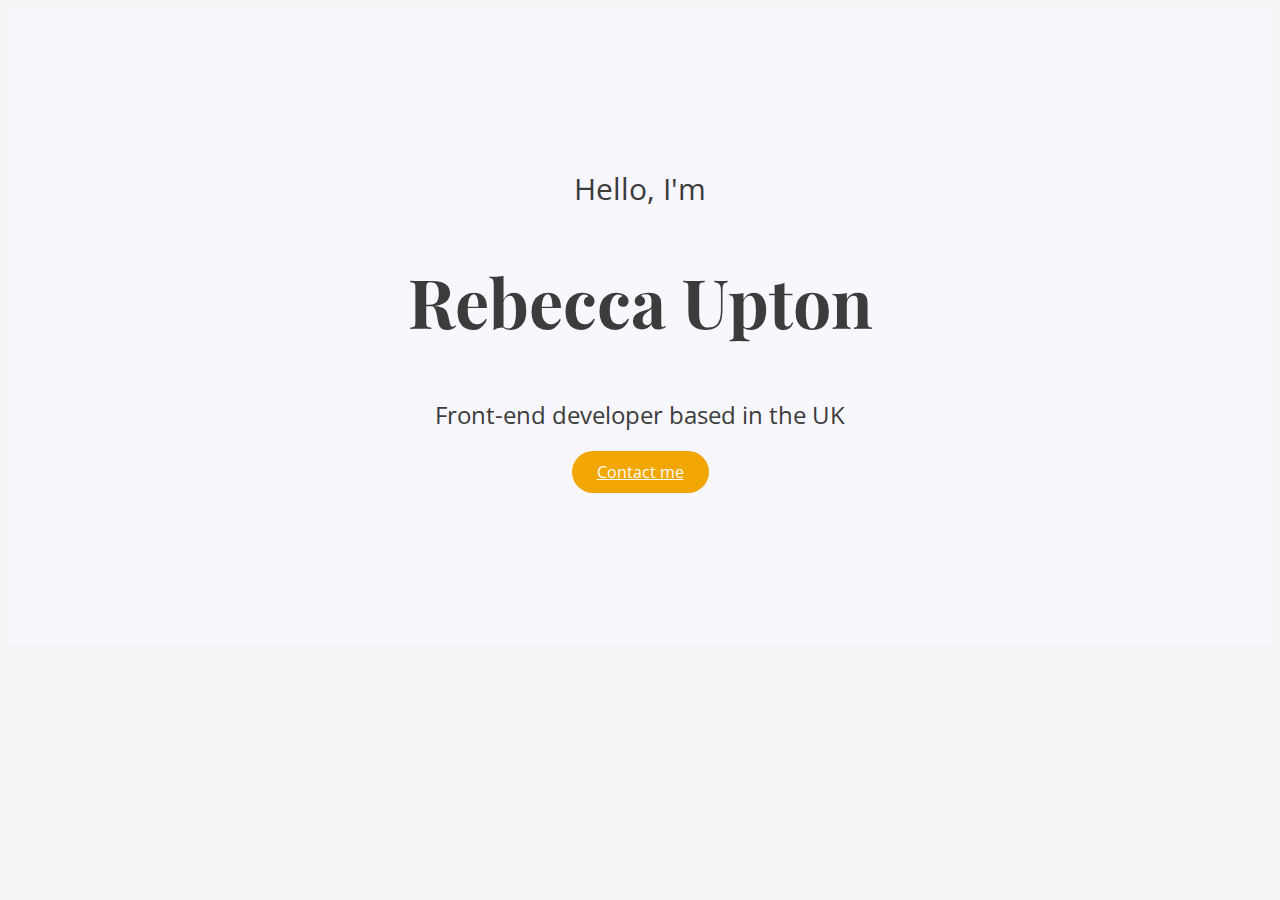
==== index.html @ 0556c981 "hero added plus css" ====
<!DOCTYPE html>
<html lang="en">
  <head>
    <meta charset="UTF-8" />
    <meta http-equiv="X-UA-Compatible" content="IE=edge" />
    <meta name="viewport" content="width=device-width, initial-scale=1.0" />
    <meta
      name="description"
      content="Rebecca Upton is a front-end developer based in the UK, check out her projects and contact her for inquiries"
    />
    <title>Front-end developer - Rebecca Upton</title>
    <link
      href="https://cdn.jsdelivr.net/npm/bootstrap@5.3.2/dist/css/bootstrap.min.css"
      rel="stylesheet"
      integrity="sha384-T3c6CoIi6uLrA9TneNEoa7RxnatzjcDSCmG1MXxSR1GAsXEV/Dwwykc2MPK8M2HN"
      crossorigin="anonymous"
    />
    <script
      src="https://cdn.jsdelivr.net/npm/bootstrap@5.3.2/dist/js/bootstrap.bundle.min.js"
      integrity="sha384-C6RzsynM9kWDrMNeT87bh95OGNyZPhcTNXj1NW7RuBCsyN/o0jlpcV8Qyq46cDfL"
      crossorigin="anonymous"
    ></script>
    <link rel="preconnect" href="https://fonts.googleapis.com" />
    <link rel="preconnect" href="https://fonts.gstatic.com" crossorigin />
    <link
      href="https://fonts.googleapis.com/css2?family=Open+Sans:wght@300..800&family=Playfair+Display:wght@500&display=swap"
      rel="stylesheet"
    />
    <link rel="stylesheet" href="src/style.css" />
  </head>
  <body>
    <div class="hero">
      <p>Hello, I'm</p>
      <h1>Rebecca Upton</h1>
      <h2 class="mb-5">Front-end developer based in the UK</h2>
      <div>
        <a href="#" class="btn btn-branding">Contact me</a>
      </div>
    </div>
  </body>
</html>
---- src/style.css ----
:root {
  --branding-color: #f2a602;
  --secondary-color: #f9f7fe;
  --heading-font-family: "Playfair Display", serif;
  --default-font-family: "Open Sans", sans-serif;
}

body {
  font-family: var(--default-font-family);
  background-color: #f5f5f5;
}

h1,
h2,
h3,
h4,
h5,
h6 {
  color: #3c3c3c;
  font-family: var(--heading-font-family);
}

h1 {
  font-size: 68px;
}

p {
  font-weight: normal;
}

.hero {
  background: var(--secondary-color);
  text-align: center;
  padding: 160px 20px;
}

.hero p {
  font-size: 30px;
  margin: 0;
  color: #3c3c3c;
}

.hero h2 {
  font-family: var(--default-font-family);
  font-weight: normal;
  line-height: 2;
  font-size: 24px;
}

.btn-branding {
  background: var(--branding-color);
  border-radius: 30px;
  color: white;
  font-size: 16px;
  line-height: 27px;
  padding: 10px 25px;
}

.btn-branding:hover {
  background: #f5f4f2;
  border: 1px solid var(--branding-color);
}
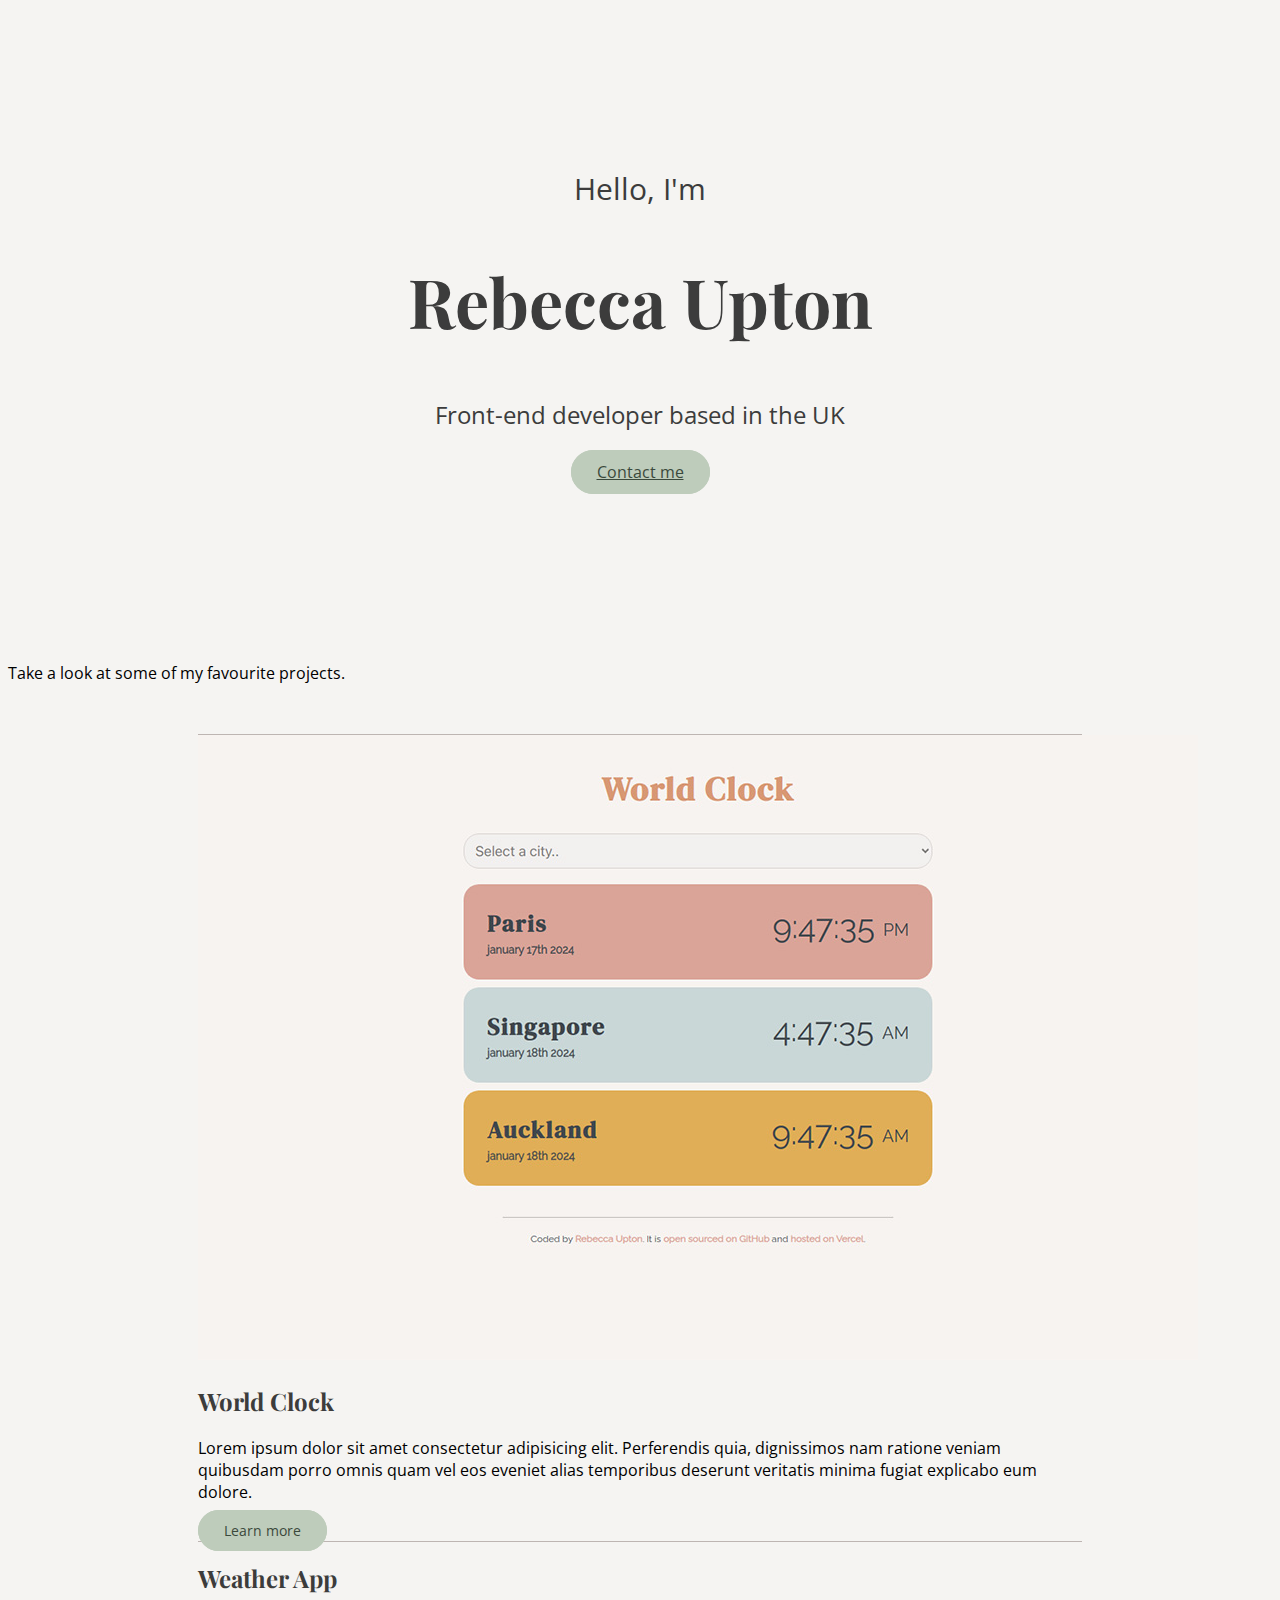
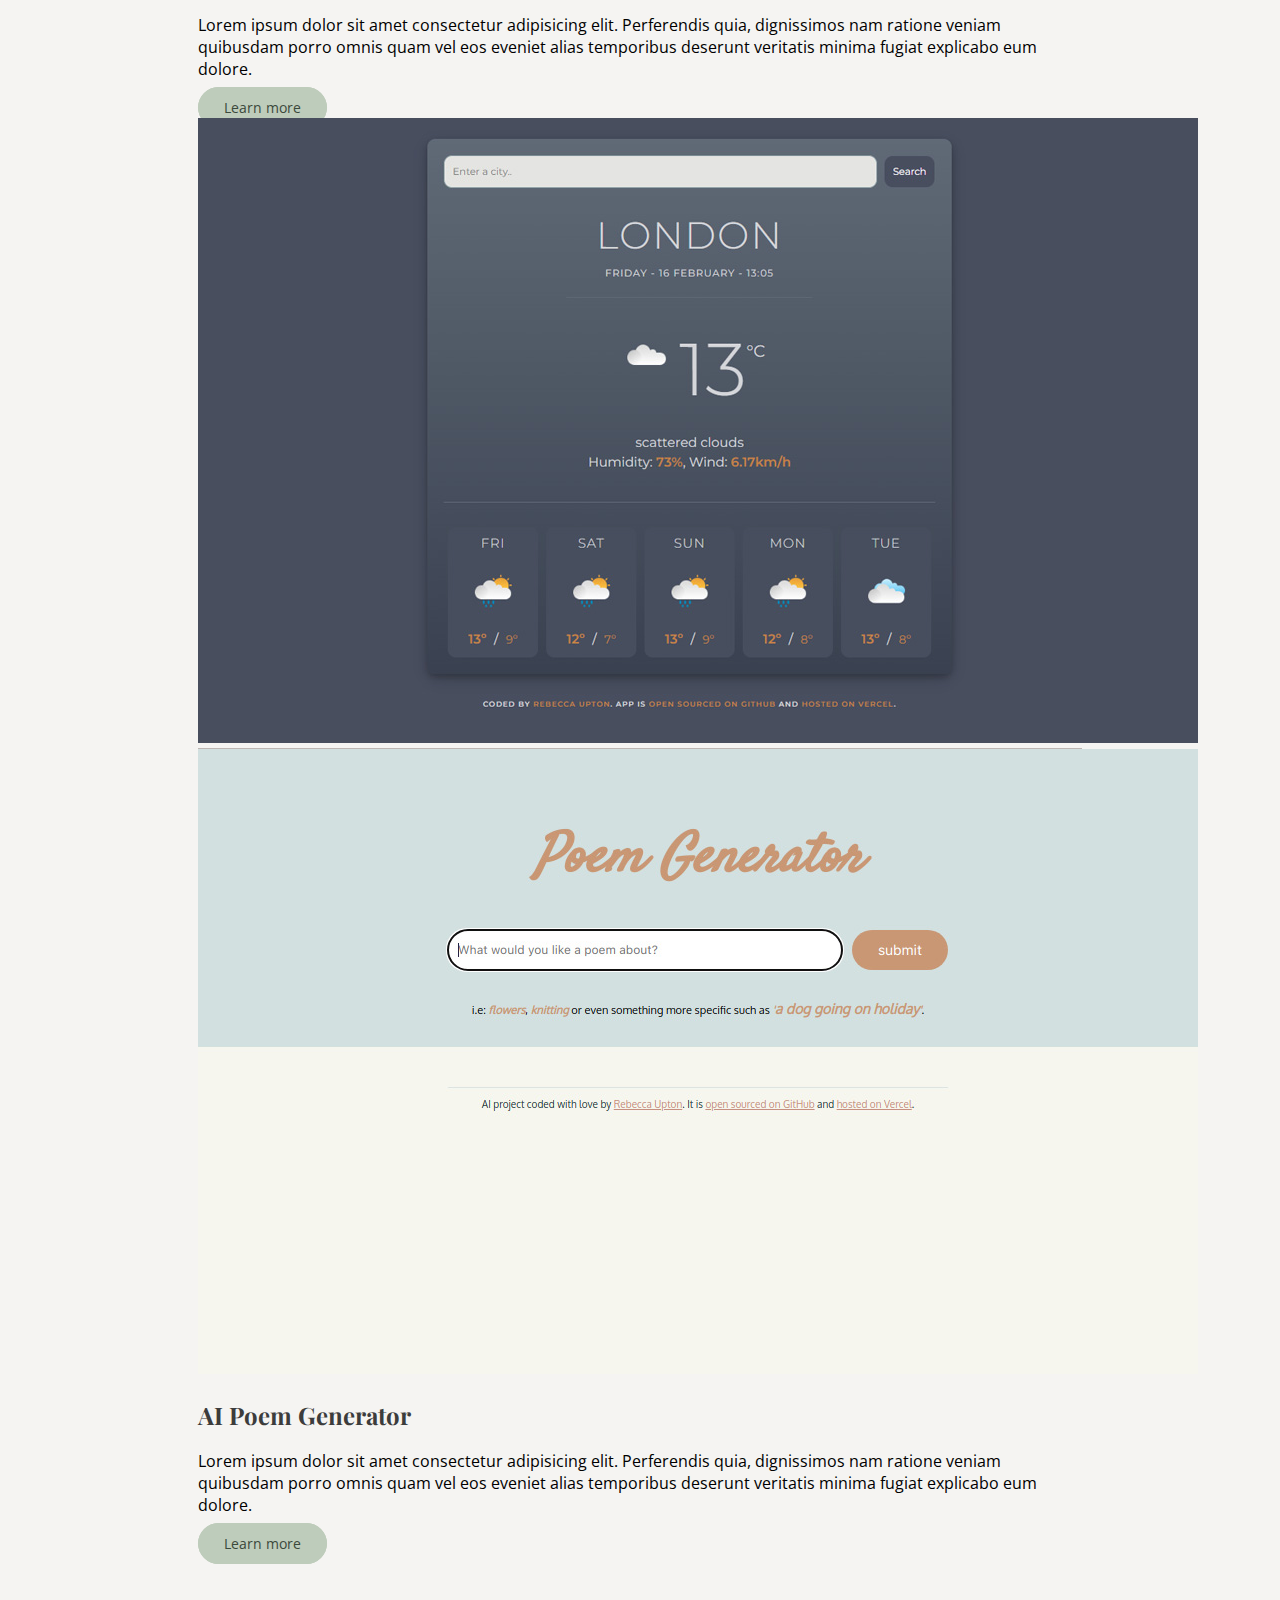
==== commit a02b0d27: "added image grid and responsive css" ====
--- a/index.html
+++ b/index.html
@@ -37,5 +37,83 @@
         <a href="#" class="btn btn-branding">Contact me</a>
       </div>
     </div>
+    <p class="text-center m-2">Take a look at some of my favourite projects.</p>
+    <div class="container">
+      <div class="row pt-5 divider">
+        <div class="col-5 p-3">
+          <img
+            src="imgs/wclock.png"
+            alt="World Clock"
+            class="shadow img-fluid rounded d-none d-sm-block"
+          />
+        </div>
+        <div class="col-sm-7 p-3">
+          <h2 class="mb-3">World Clock</h2>
+          <p>
+            Lorem ipsum dolor sit amet consectetur adipisicing elit. Perferendis quia, dignissimos
+            nam ratione veniam quibusdam porro omnis quam vel eos eveniet alias temporibus deserunt
+            veritatis minima fugiat explicabo eum dolore.
+          </p>
+          <div class="mt-5">
+            <a
+              href="https://world-clock-xi.vercel.app/"
+              class="btn-branding-prev mobile-link"
+              title="Check out my World Clock app"
+              >Learn more</a
+            >
+          </div>
+        </div>
+      </div>
+      <div class="row mt-5 pt-5 divider">
+        <div class="col-sm-7 p-3">
+          <h2 class="mb-3">Weather App</h2>
+          <p>
+            Lorem ipsum dolor sit amet consectetur adipisicing elit. Perferendis quia, dignissimos
+            nam ratione veniam quibusdam porro omnis quam vel eos eveniet alias temporibus deserunt
+            veritatis minima fugiat explicabo eum dolore.
+          </p>
+          <div class="mt-5">
+            <a
+              href="https://shecodesplus-final-weather-app.vercel.app/"
+              class="btn-branding-prev mobile-link"
+              title="Check the weather in your area"
+              >Learn more</a
+            >
+          </div>
+        </div>
+        <div class="col-5 p-3">
+          <img
+            src="imgs/weather.png"
+            alt="Weather App"
+            class="shadow img-fluid rounded d-none d-sm-block"
+          />
+        </div>
+      </div>
+      <div class="row pt-5 divider">
+        <div class="col-5 p-3">
+          <img
+            src="imgs/poemgen.png"
+            alt="Poem Generator"
+            class="shadow img-fluid rounded d-none d-sm-block"
+          />
+        </div>
+        <div class="col-sm-7 p-3">
+          <h2 class="mb-3">AI Poem Generator</h2>
+          <p>
+            Lorem ipsum dolor sit amet consectetur adipisicing elit. Perferendis quia, dignissimos
+            nam ratione veniam quibusdam porro omnis quam vel eos eveniet alias temporibus deserunt
+            veritatis minima fugiat explicabo eum dolore.
+          </p>
+          <div class="mt-5">
+            <a
+              href="https://poem-generator-ten.vercel.app/"
+              class="btn-branding-prev mobile-link"
+              title="Check out my AI Poem Generator"
+              >Learn more</a
+            >
+          </div>
+        </div>
+      </div>
+    </div>
   </body>
 </html>
--- a/src/style.css
+++ b/src/style.css
@@ -1,13 +1,15 @@
 :root {
-  --branding-color: #f2a602;
-  --secondary-color: #f9f7fe;
+  --branding-color: #beccbb;
+  --secondary-color: #f5f4f2;
+  --text-color: #3c3c3c;
+  --line-color: #bdb5b2;
   --heading-font-family: "Playfair Display", serif;
   --default-font-family: "Open Sans", sans-serif;
 }
 
 body {
   font-family: var(--default-font-family);
-  background-color: #f5f5f5;
+  background-color: var(--secondary-color);
 }
 
 h1,
@@ -16,12 +18,16 @@
 h4,
 h5,
 h6 {
-  color: #3c3c3c;
+  color: var(--text-color);
   font-family: var(--heading-font-family);
 }
 
 h1 {
   font-size: 68px;
+}
+
+a {
+  color: #627e60;
 }
 
 p {
@@ -50,13 +56,64 @@
 .btn-branding {
   background: var(--branding-color);
   border-radius: 30px;
-  color: white;
+  color: #3b493c;
   font-size: 16px;
   line-height: 27px;
   padding: 10px 25px;
+  border: 1px solid var(--branding-color);
+}
+.btn-branding-prev {
+  background: var(--branding-color);
+  border-radius: 30px;
+  color: #3b493c;
+  font-size: 14px;
+  line-height: 18px;
+  padding: 10px 25px;
+  text-decoration: none;
+  border: 1px solid var(--branding-color);
 }
 
-.btn-branding:hover {
+.btn-branding:hover,
+.btn-branding-prev:hover {
   background: #f5f4f2;
+  color: var(--text-color);
+  text-decoration: none;
   border: 1px solid var(--branding-color);
 }
+
+.container {
+  margin: 50px auto;
+  width: 70%;
+}
+
+.divider {
+  border-top: 1px solid var(--line-color);
+}
+
+@media (max-width: 576px) {
+  h1 {
+    font-size: 36px;
+    line-height: 1.5;
+  }
+
+  h2 {
+    font-size: 26px;
+    text-align: center;
+  }
+  h3 {
+    font-size: 18px;
+    text-align: center;
+  }
+
+  p {
+    text-align: center;
+    font-size: 16px;
+    margin: 0 30px;
+  }
+
+  .mobile-link {
+    display: block;
+    text-align: center;
+    margin: 0 30px;
+  }
+}
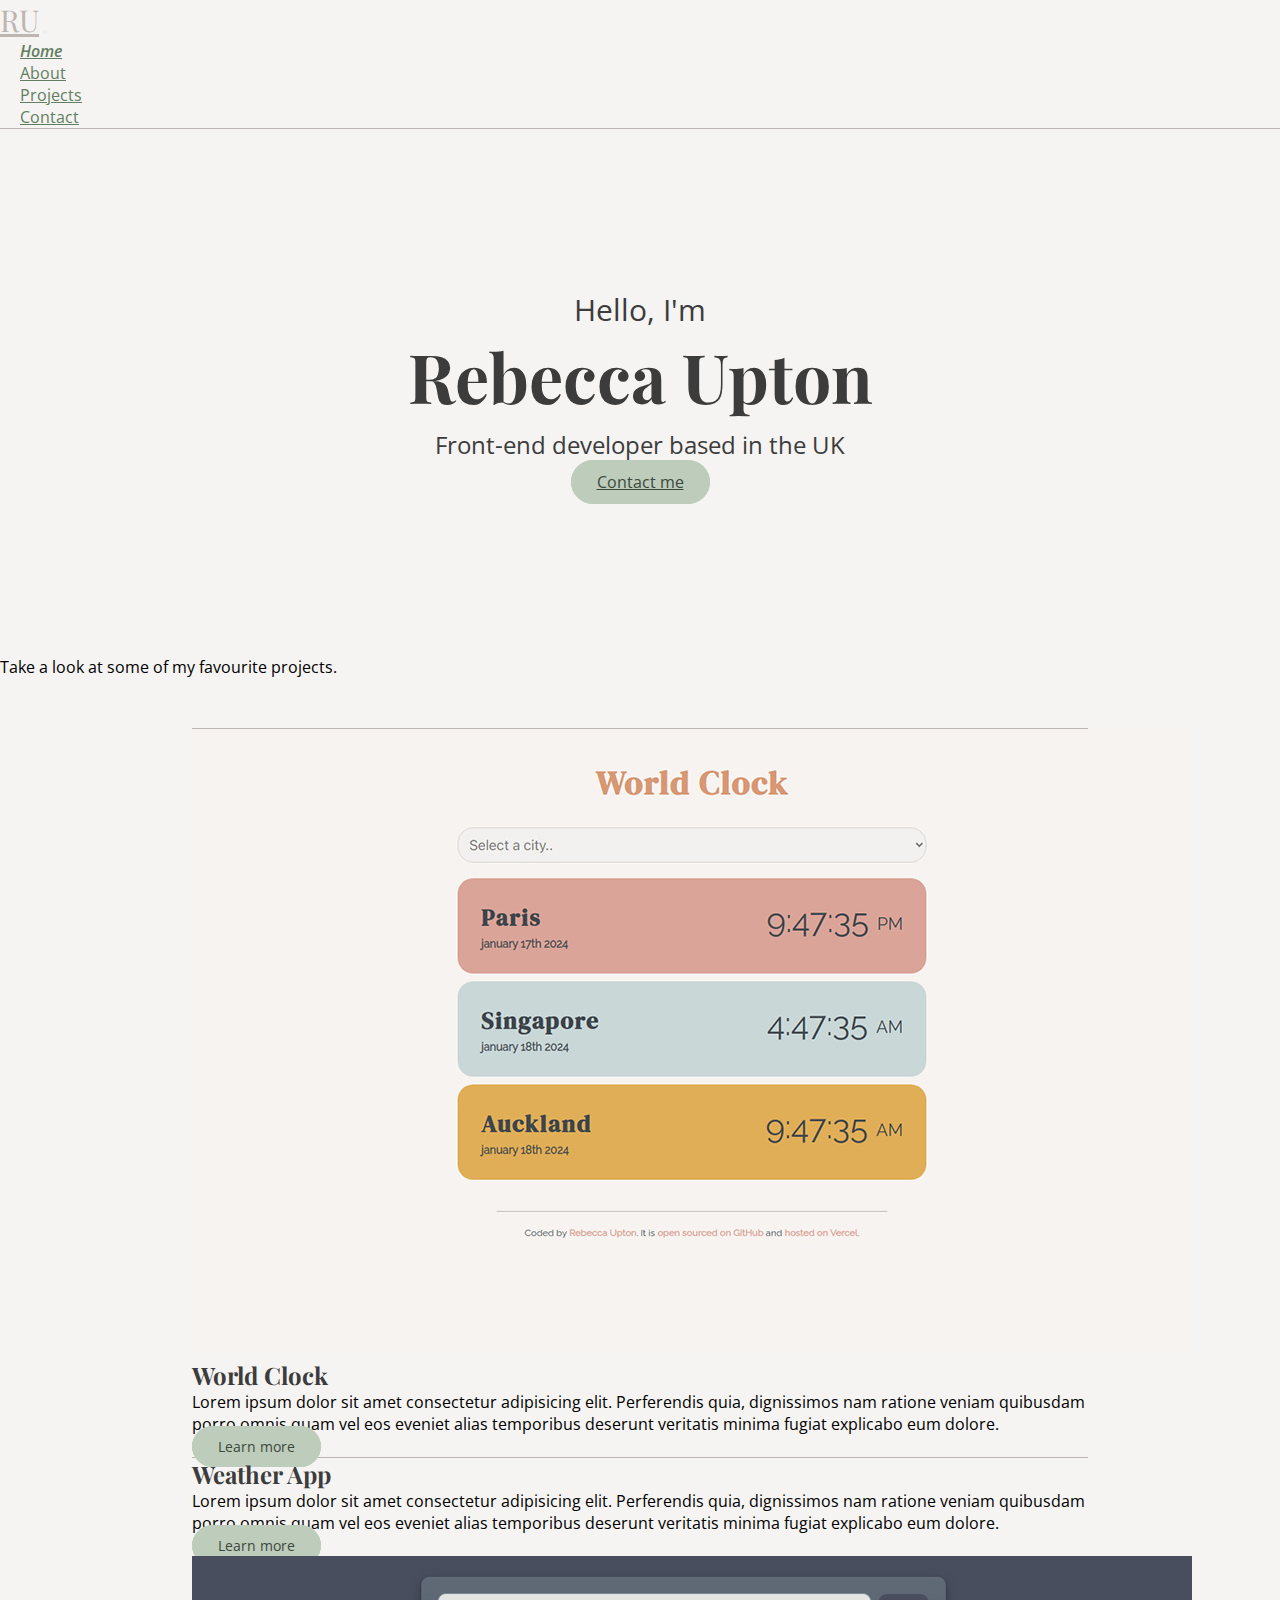
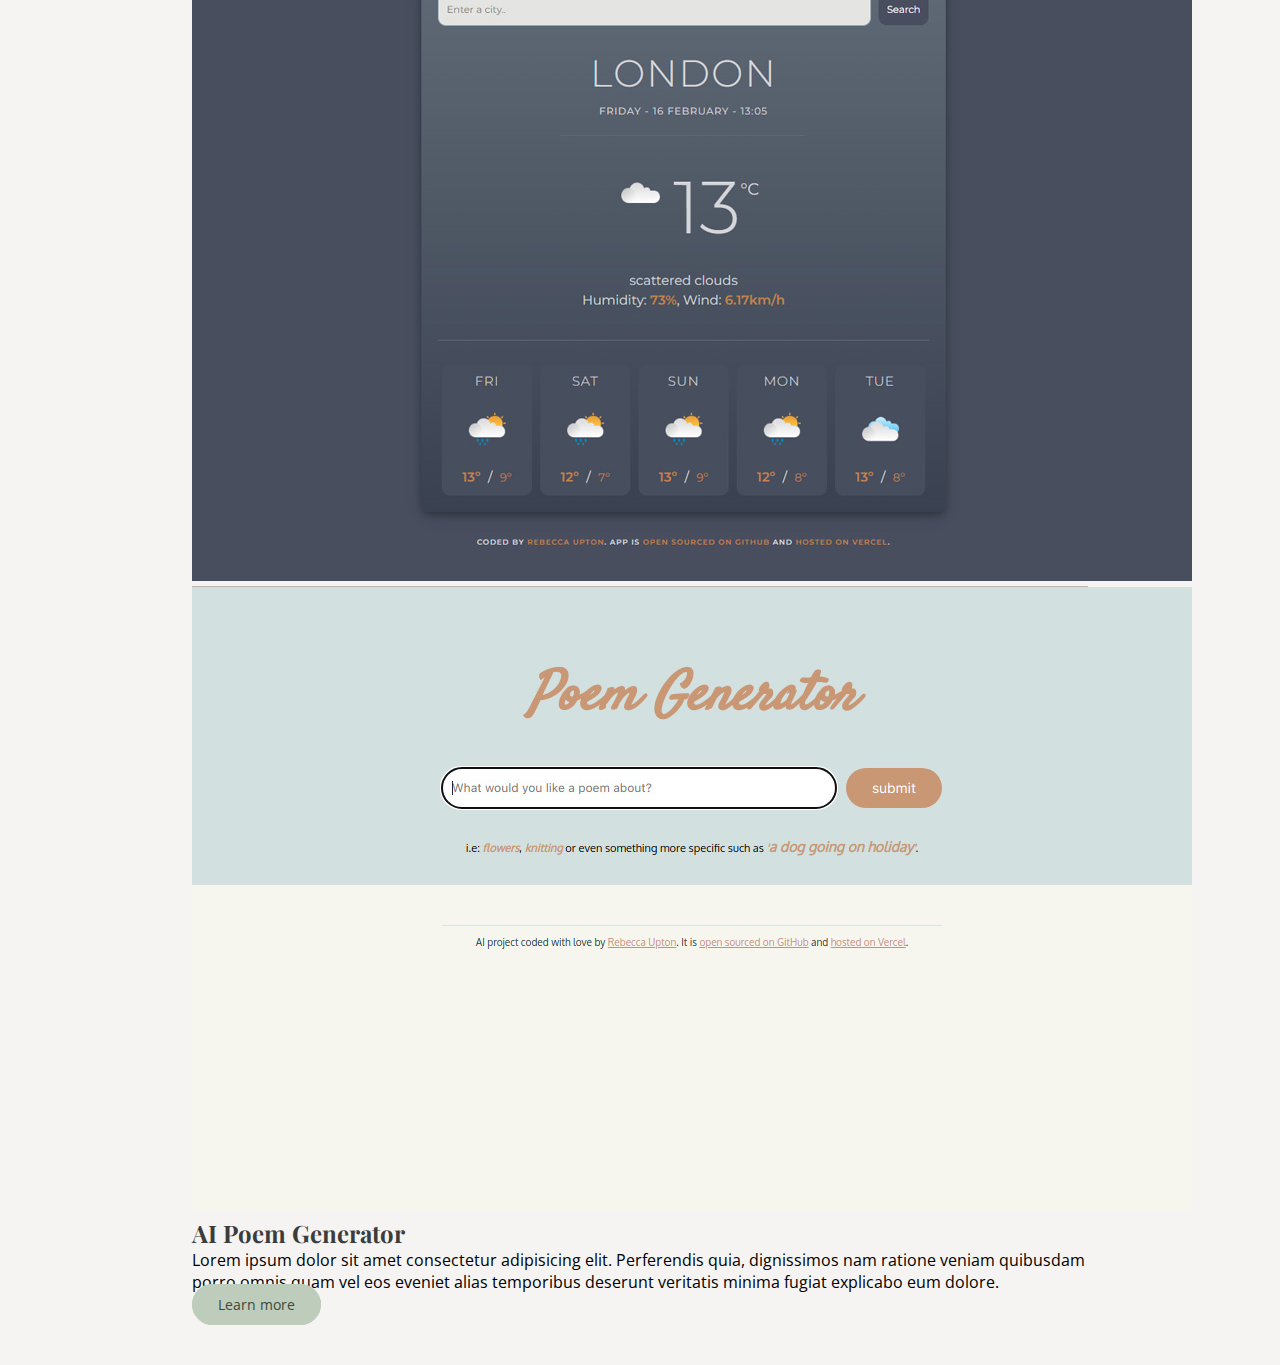
==== commit ceab9634: "added nav bar" ====
--- a/index.html
+++ b/index.html
@@ -29,6 +29,38 @@
     <link rel="stylesheet" href="src/style.css" />
   </head>
   <body>
+    <nav class="navbar navbar-expand-lg navbar-light bg-light">
+      <div class="container-fluid">
+        <a class="navbar-brand" href="#">RU</a>
+        <button
+          class="navbar-toggler"
+          type="button"
+          data-bs-toggle="collapse"
+          data-bs-target="#navbarNav"
+          aria-controls="navbarNav"
+          aria-expanded="false"
+          aria-label="Toggle navigation"
+        >
+          <span class="navbar-toggler-icon"></span>
+        </button>
+        <div class="collapse navbar-collapse" id="navbarNav">
+          <ul class="navbar-nav">
+            <li class="nav-item">
+              <a class="nav-link active" aria-current="page" href="/">Home</a>
+            </li>
+            <li class="nav-item">
+              <a class="nav-link" href="/about.html">About</a>
+            </li>
+            <li class="nav-item">
+              <a class="nav-link" href="/projects.html">Projects</a>
+            </li>
+            <li class="nav-item">
+              <a class="nav-link" href="/contact.html">Contact</a>
+            </li>
+          </ul>
+        </div>
+      </div>
+    </nav>
     <div class="hero">
       <p>Hello, I'm</p>
       <h1>Rebecca Upton</h1>
--- a/src/style.css
+++ b/src/style.css
@@ -1,3 +1,8 @@
+* {
+  padding: 0;
+  margin: 0;
+}
+
 :root {
   --branding-color: #beccbb;
   --secondary-color: #f5f4f2;
@@ -90,6 +95,26 @@
   border-top: 1px solid var(--line-color);
 }
 
+.navbar {
+  border-bottom: 1px solid var(--line-color);
+  padding: 0px;
+}
+
+.navbar-brand {
+  font-family: var(--heading-font-family);
+  font-size: 30px;
+  color: var(--line-color);
+  padding: 0px;
+}
+
+.nav-item {
+  padding: 0 20px;
+}
+.active {
+  font-style: italic;
+  font-weight: 600;
+}
+
 @media (max-width: 576px) {
   h1 {
     font-size: 36px;
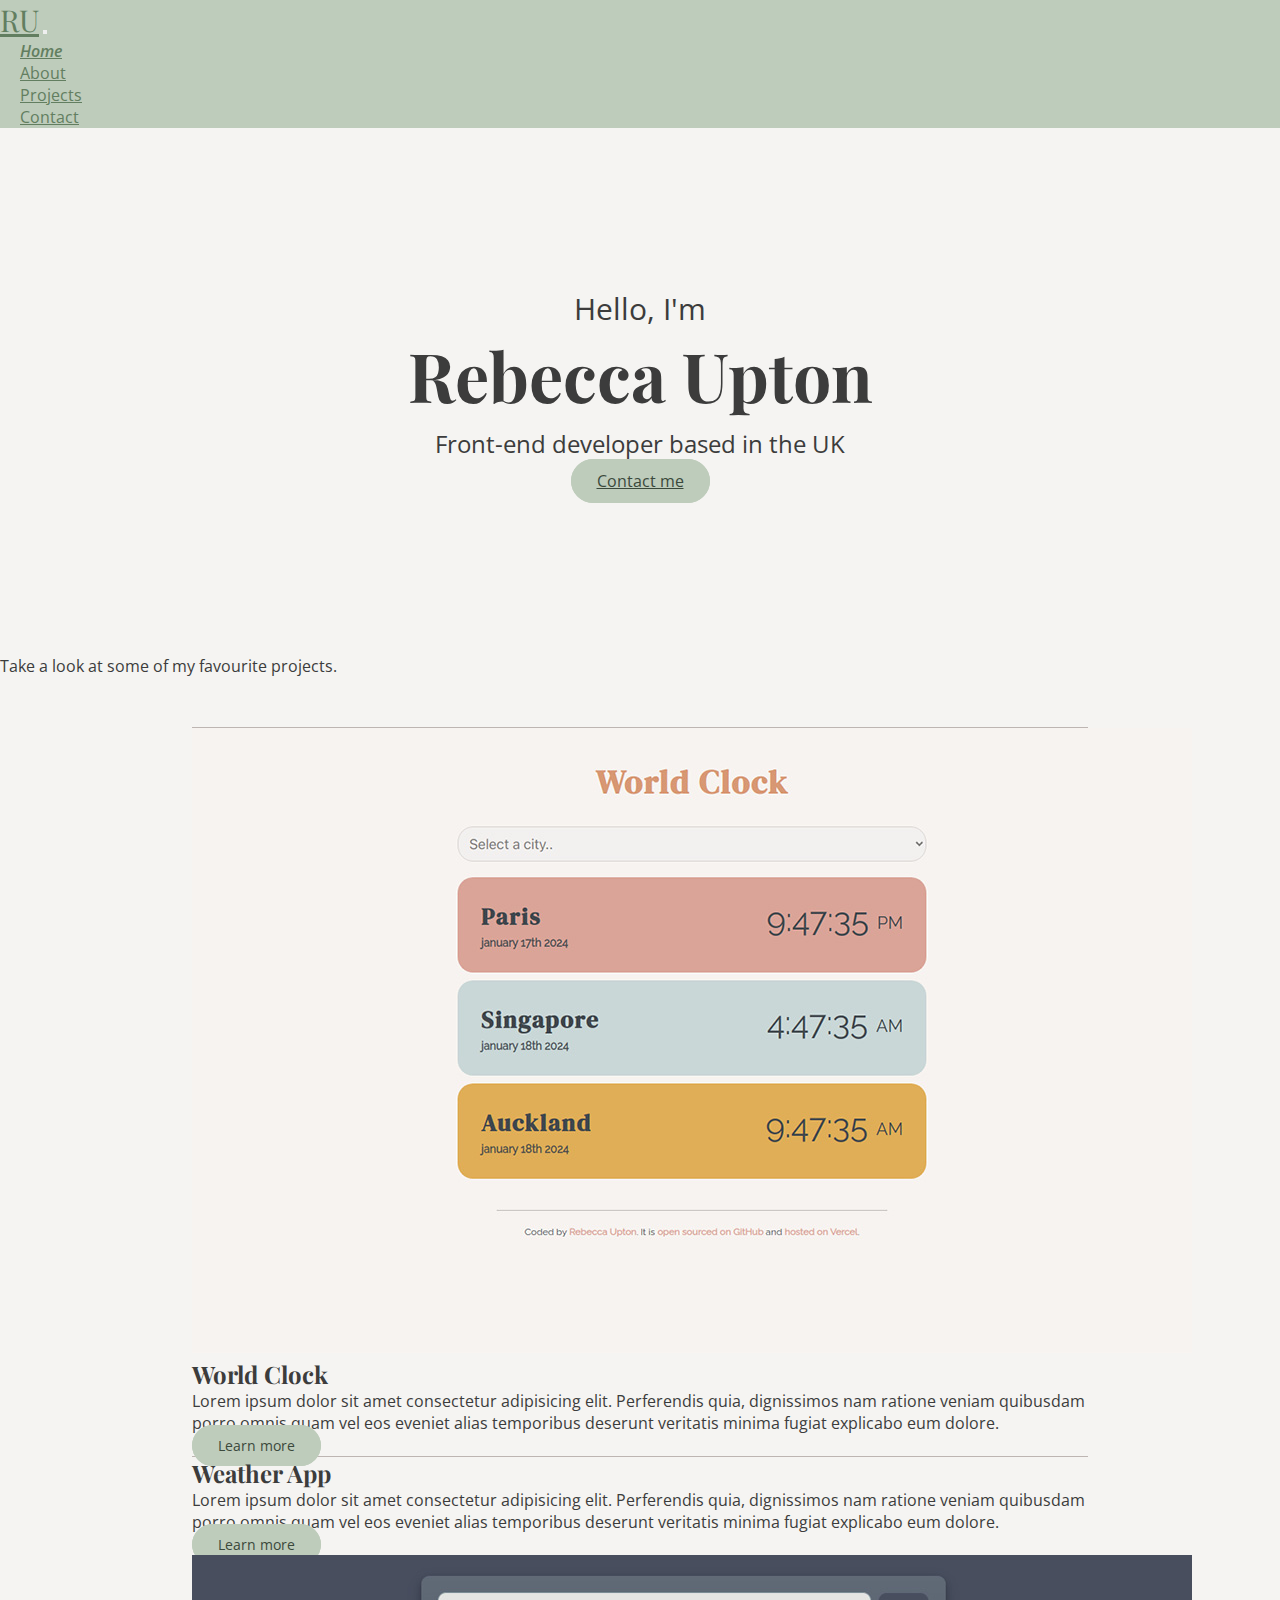
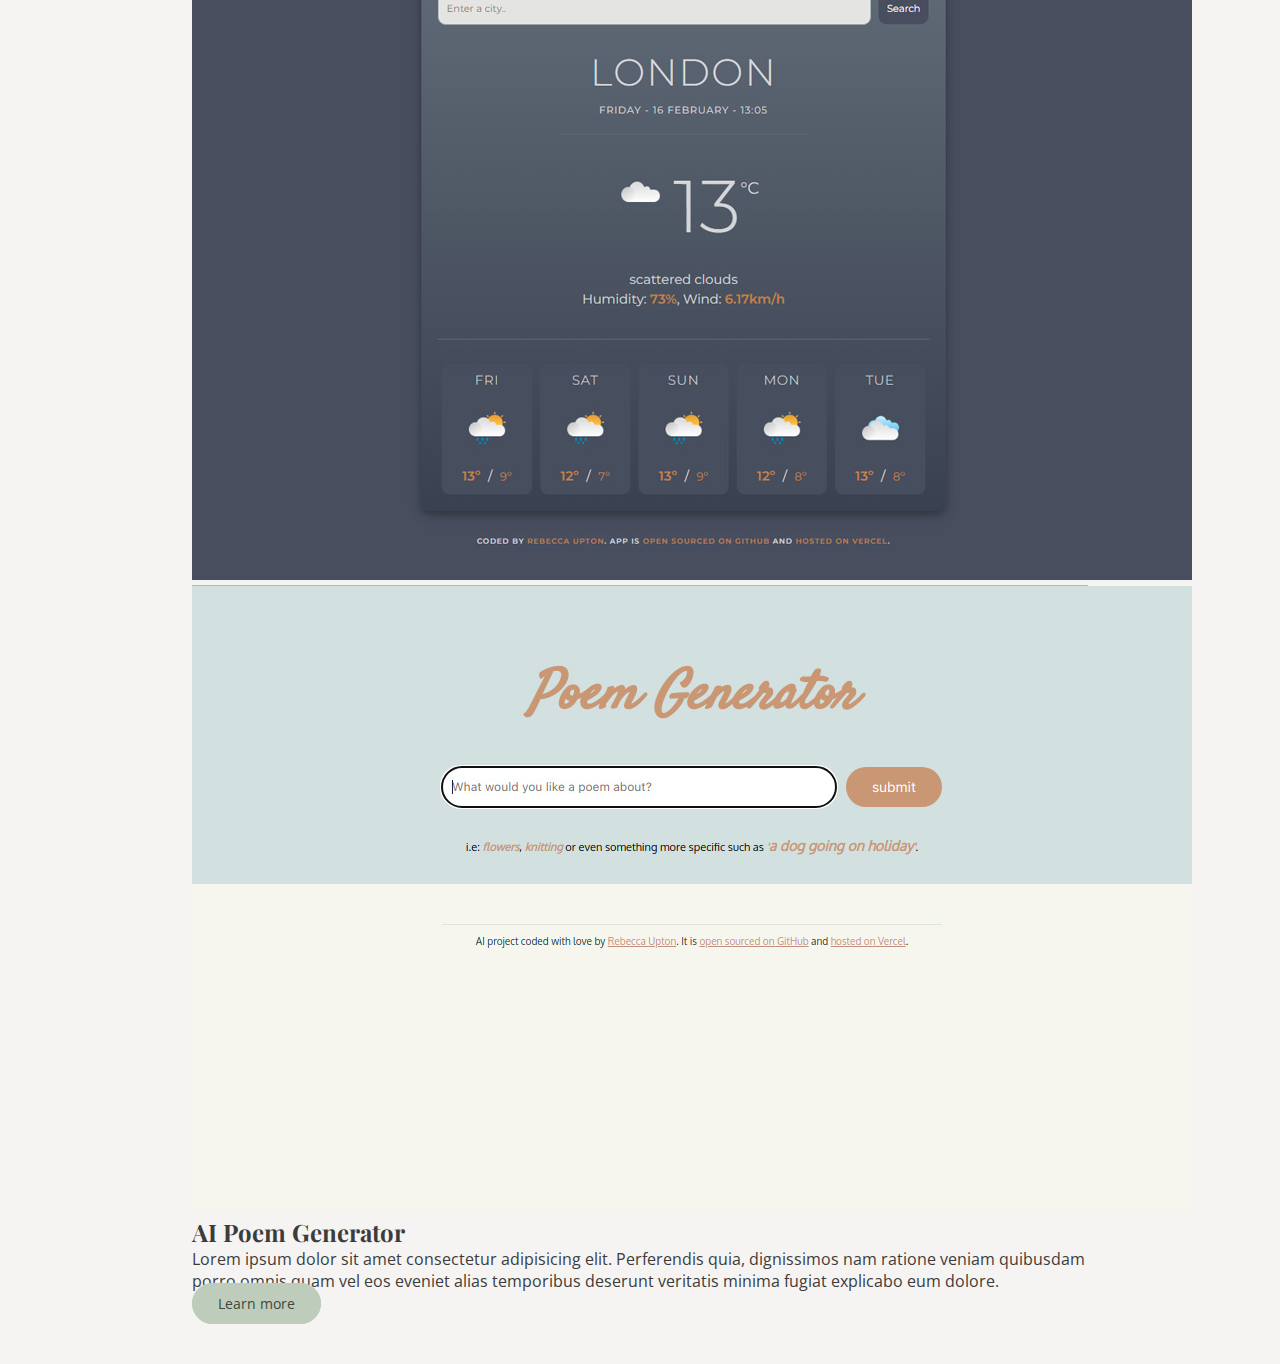
==== commit f1a7a14d: "about me page" ====
--- a/index.html
+++ b/index.html
@@ -29,7 +29,7 @@
     <link rel="stylesheet" href="src/style.css" />
   </head>
   <body>
-    <nav class="navbar navbar-expand-lg navbar-light bg-light">
+    <nav class="navbar navbar-expand-lg navbar-light">
       <div class="container-fluid">
         <a class="navbar-brand" href="#">RU</a>
         <button
@@ -49,13 +49,13 @@
               <a class="nav-link active" aria-current="page" href="/">Home</a>
             </li>
             <li class="nav-item">
-              <a class="nav-link" href="/about.html">About</a>
+              <a class="nav-link" href="about.html">About</a>
             </li>
             <li class="nav-item">
-              <a class="nav-link" href="/projects.html">Projects</a>
+              <a class="nav-link" href="projects.html">Projects</a>
             </li>
             <li class="nav-item">
-              <a class="nav-link" href="/contact.html">Contact</a>
+              <a class="nav-link" href="contact.html">Contact</a>
             </li>
           </ul>
         </div>
@@ -66,7 +66,7 @@
       <h1>Rebecca Upton</h1>
       <h2 class="mb-5">Front-end developer based in the UK</h2>
       <div>
-        <a href="#" class="btn btn-branding">Contact me</a>
+        <a href="contact.html#email" class="btn btn-branding">Contact me</a>
       </div>
     </div>
     <p class="text-center m-2">Take a look at some of my favourite projects.</p>
@@ -96,7 +96,7 @@
           </div>
         </div>
       </div>
-      <div class="row mt-5 pt-5 divider">
+      <div class="row mt-5 pt-5 pb-5 divider">
         <div class="col-sm-7 p-3">
           <h2 class="mb-3">Weather App</h2>
           <p>
@@ -121,7 +121,7 @@
           />
         </div>
       </div>
-      <div class="row pt-5 divider">
+      <div class="row pt-5 pb-5 divider">
         <div class="col-5 p-3">
           <img
             src="imgs/poemgen.png"
--- a/src/style.css
+++ b/src/style.css
@@ -15,6 +15,7 @@
 body {
   font-family: var(--default-font-family);
   background-color: var(--secondary-color);
+  color: var(--text-color);
 }
 
 h1,
@@ -96,14 +97,13 @@
 }
 
 .navbar {
-  border-bottom: 1px solid var(--line-color);
+  background: var(--branding-color);
   padding: 0px;
 }
 
 .navbar-brand {
   font-family: var(--heading-font-family);
   font-size: 30px;
-  color: var(--line-color);
   padding: 0px;
 }
 
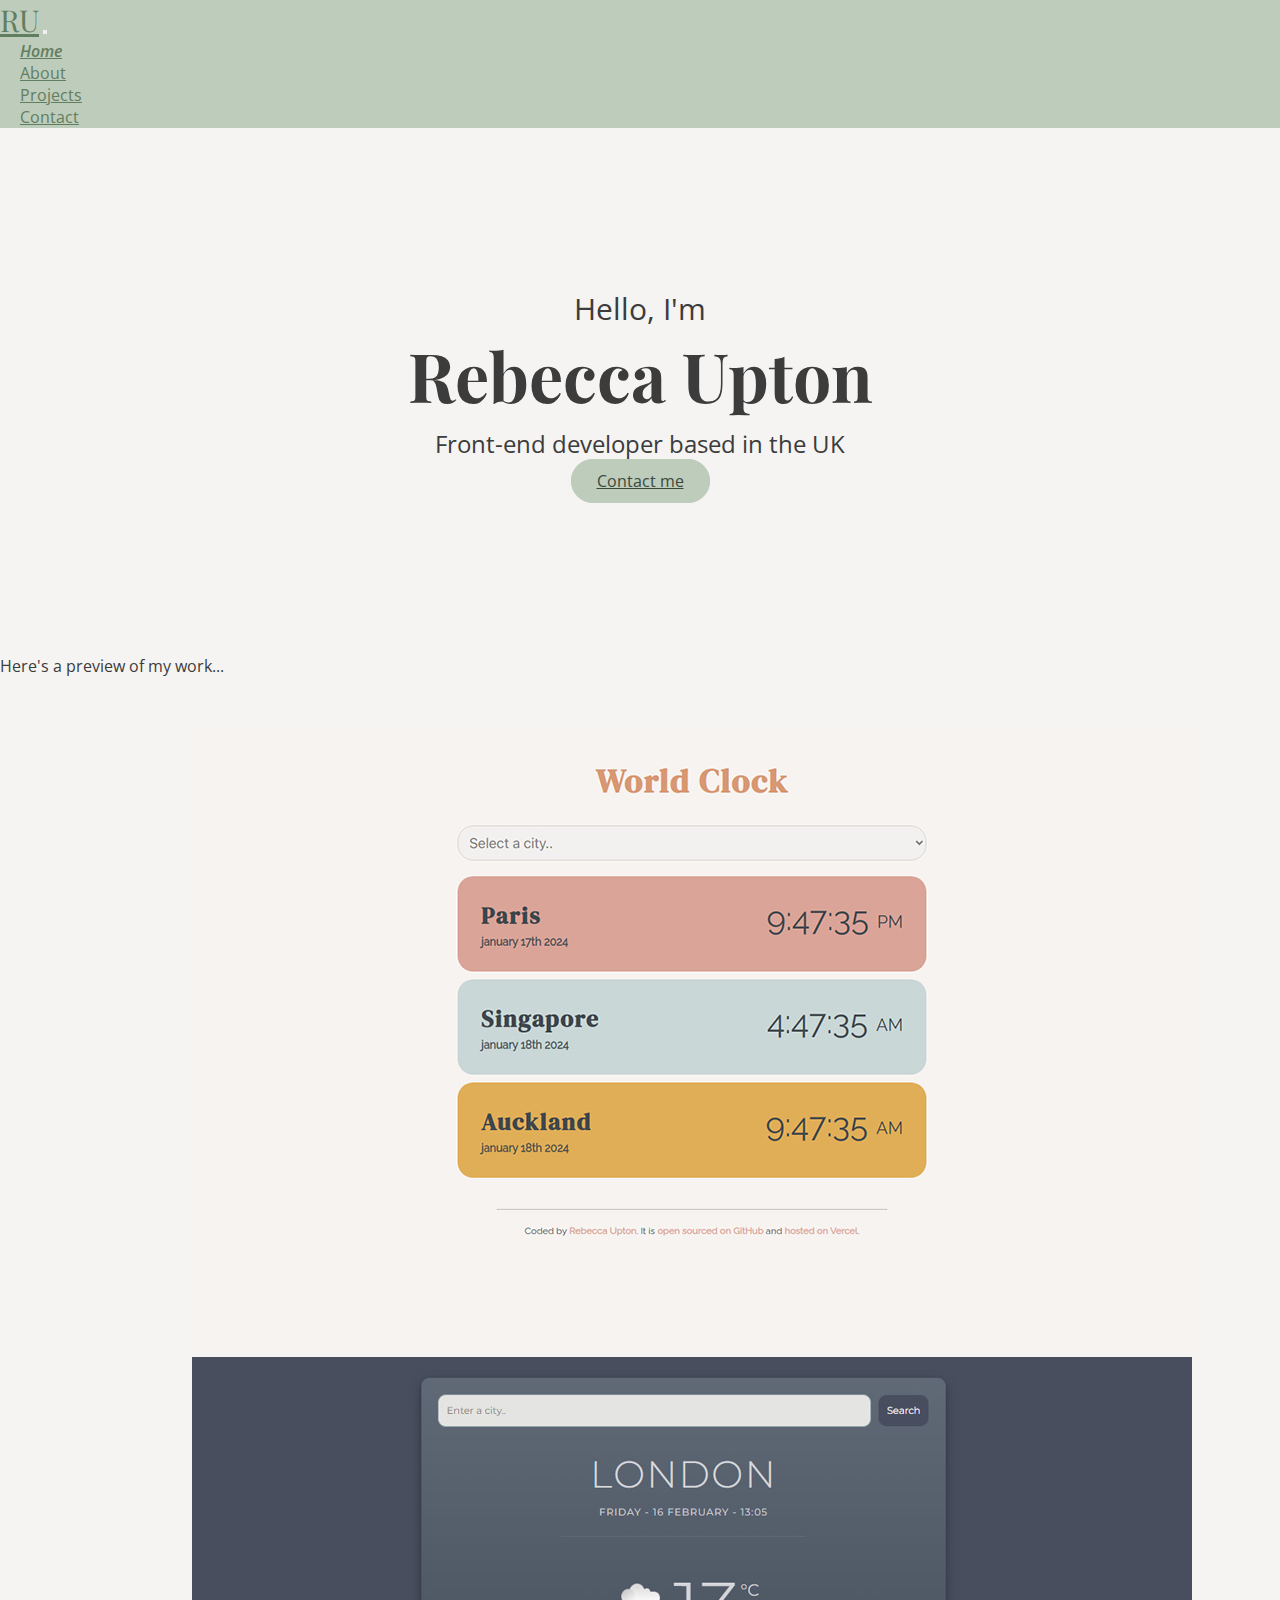
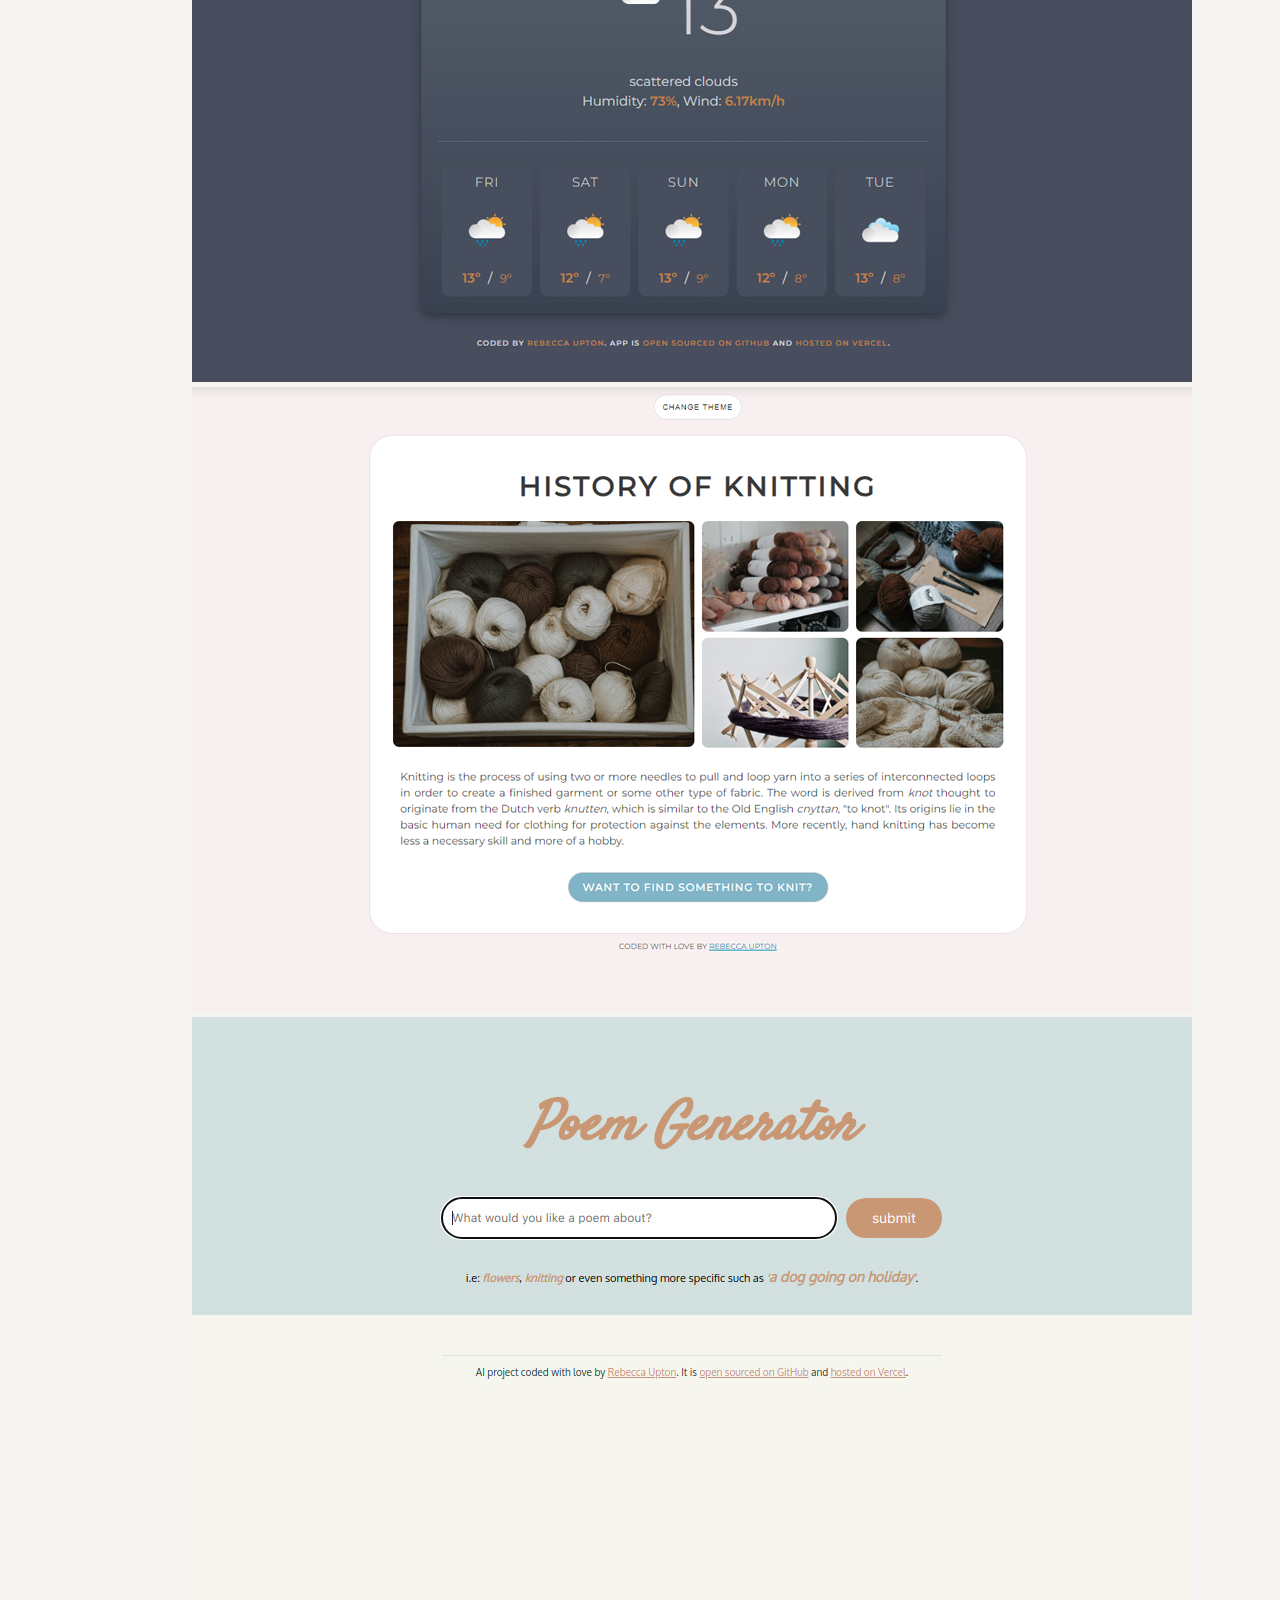
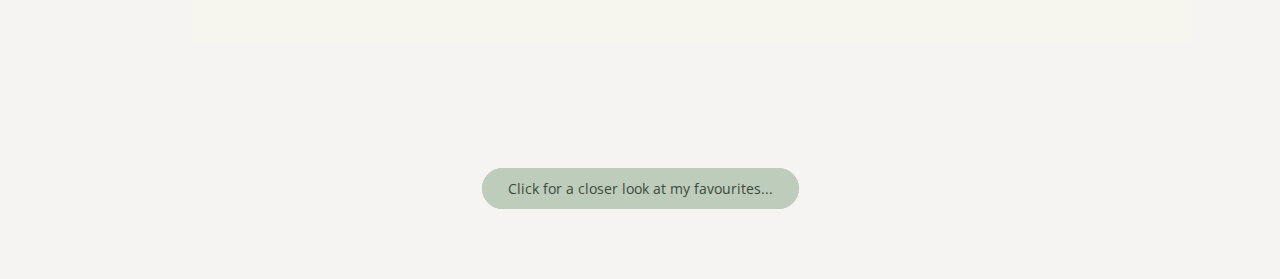
==== commit 6f57a797: "changed index page and project page" ====
--- a/index.html
+++ b/index.html
@@ -69,83 +69,29 @@
         <a href="contact.html#email" class="btn btn-branding">Contact me</a>
       </div>
     </div>
-    <p class="text-center m-2">Take a look at some of my favourite projects.</p>
-    <div class="container">
-      <div class="row pt-5 divider">
-        <div class="col-5 p-3">
-          <img
-            src="imgs/wclock.png"
-            alt="World Clock"
-            class="shadow img-fluid rounded d-none d-sm-block"
-          />
+    <p class="text-center m-2">Here's a preview of my work...</p>
+    <div class="container preview">
+      <div class="row">
+        <div class="col-lg-6 p-3">
+          <img src="imgs/wclock.png" alt="World Clock" class="shadow img-fluid rounded" />
         </div>
-        <div class="col-sm-7 p-3">
-          <h2 class="mb-3">World Clock</h2>
-          <p>
-            Lorem ipsum dolor sit amet consectetur adipisicing elit. Perferendis quia, dignissimos
-            nam ratione veniam quibusdam porro omnis quam vel eos eveniet alias temporibus deserunt
-            veritatis minima fugiat explicabo eum dolore.
-          </p>
-          <div class="mt-5">
-            <a
-              href="https://world-clock-xi.vercel.app/"
-              class="btn-branding-prev mobile-link"
-              title="Check out my World Clock app"
-              >Learn more</a
-            >
-          </div>
+        <div class="col-lg-6 p-3">
+          <img src="imgs/weather.png" alt="Weather App" class="shadow img-fluid rounded" />
         </div>
       </div>
-      <div class="row mt-5 pt-5 pb-5 divider">
-        <div class="col-sm-7 p-3">
-          <h2 class="mb-3">Weather App</h2>
-          <p>
-            Lorem ipsum dolor sit amet consectetur adipisicing elit. Perferendis quia, dignissimos
-            nam ratione veniam quibusdam porro omnis quam vel eos eveniet alias temporibus deserunt
-            veritatis minima fugiat explicabo eum dolore.
-          </p>
-          <div class="mt-5">
-            <a
-              href="https://shecodesplus-final-weather-app.vercel.app/"
-              class="btn-branding-prev mobile-link"
-              title="Check the weather in your area"
-              >Learn more</a
-            >
-          </div>
+      <div class="row">
+        <div class="col-lg-6 p-3">
+          <img src="imgs/knitting.png" alt="History of Knitting" class="shadow img-fluid rounded" />
         </div>
-        <div class="col-5 p-3">
-          <img
-            src="imgs/weather.png"
-            alt="Weather App"
-            class="shadow img-fluid rounded d-none d-sm-block"
-          />
-        </div>
-      </div>
-      <div class="row pt-5 pb-5 divider">
-        <div class="col-5 p-3">
-          <img
-            src="imgs/poemgen.png"
-            alt="Poem Generator"
-            class="shadow img-fluid rounded d-none d-sm-block"
-          />
-        </div>
-        <div class="col-sm-7 p-3">
-          <h2 class="mb-3">AI Poem Generator</h2>
-          <p>
-            Lorem ipsum dolor sit amet consectetur adipisicing elit. Perferendis quia, dignissimos
-            nam ratione veniam quibusdam porro omnis quam vel eos eveniet alias temporibus deserunt
-            veritatis minima fugiat explicabo eum dolore.
-          </p>
-          <div class="mt-5">
-            <a
-              href="https://poem-generator-ten.vercel.app/"
-              class="btn-branding-prev mobile-link"
-              title="Check out my AI Poem Generator"
-              >Learn more</a
-            >
-          </div>
+        <div class="col-lg-6 p-3">
+          <img src="imgs/poemgen.png" alt="Poem Generator" class="shadow img-fluid rounded" />
         </div>
       </div>
     </div>
+    <div class="projects-button">
+      <a href="projects.html#favprojects" class="btn-proj mobile-link" title="Check out my projects"
+        >Click for a closer look at my favourites...</a
+      >
+    </div>
   </body>
 </html>
--- a/src/style.css
+++ b/src/style.css
@@ -59,6 +59,18 @@
   font-size: 24px;
 }
 
+.projects-page {
+  background: var(--secondary-color);
+  text-align: center;
+  padding: 200px 20px;
+}
+
+.projects-page p {
+  font-size: 30px;
+  margin: 60px;
+  color: #3c3c3c;
+}
+
 .btn-branding {
   background: var(--branding-color);
   border-radius: 30px;
@@ -68,7 +80,8 @@
   padding: 10px 25px;
   border: 1px solid var(--branding-color);
 }
-.btn-branding-prev {
+.btn-branding-prev,
+.btn-proj {
   background: var(--branding-color);
   border-radius: 30px;
   color: #3b493c;
@@ -79,7 +92,13 @@
   border: 1px solid var(--branding-color);
 }
 
+.projects-button {
+  text-align: center;
+  padding: 80px 0px;
+}
+
 .btn-branding:hover,
+.btn-proj:hover,
 .btn-branding-prev:hover {
   background: #f5f4f2;
   color: var(--text-color);
@@ -90,6 +109,13 @@
 .container {
   margin: 50px auto;
   width: 70%;
+}
+
+.preview img {
+  transition: transform 0.3s;
+}
+.preview img:hover {
+  transform: scale(1.04);
 }
 
 .divider {
@@ -113,6 +139,15 @@
 .active {
   font-style: italic;
   font-weight: 600;
+}
+
+.about {
+  padding: 80px 0px;
+  max-width: 65%;
+}
+
+.about-content {
+  margin-top: 10px;
 }
 
 @media (max-width: 576px) {
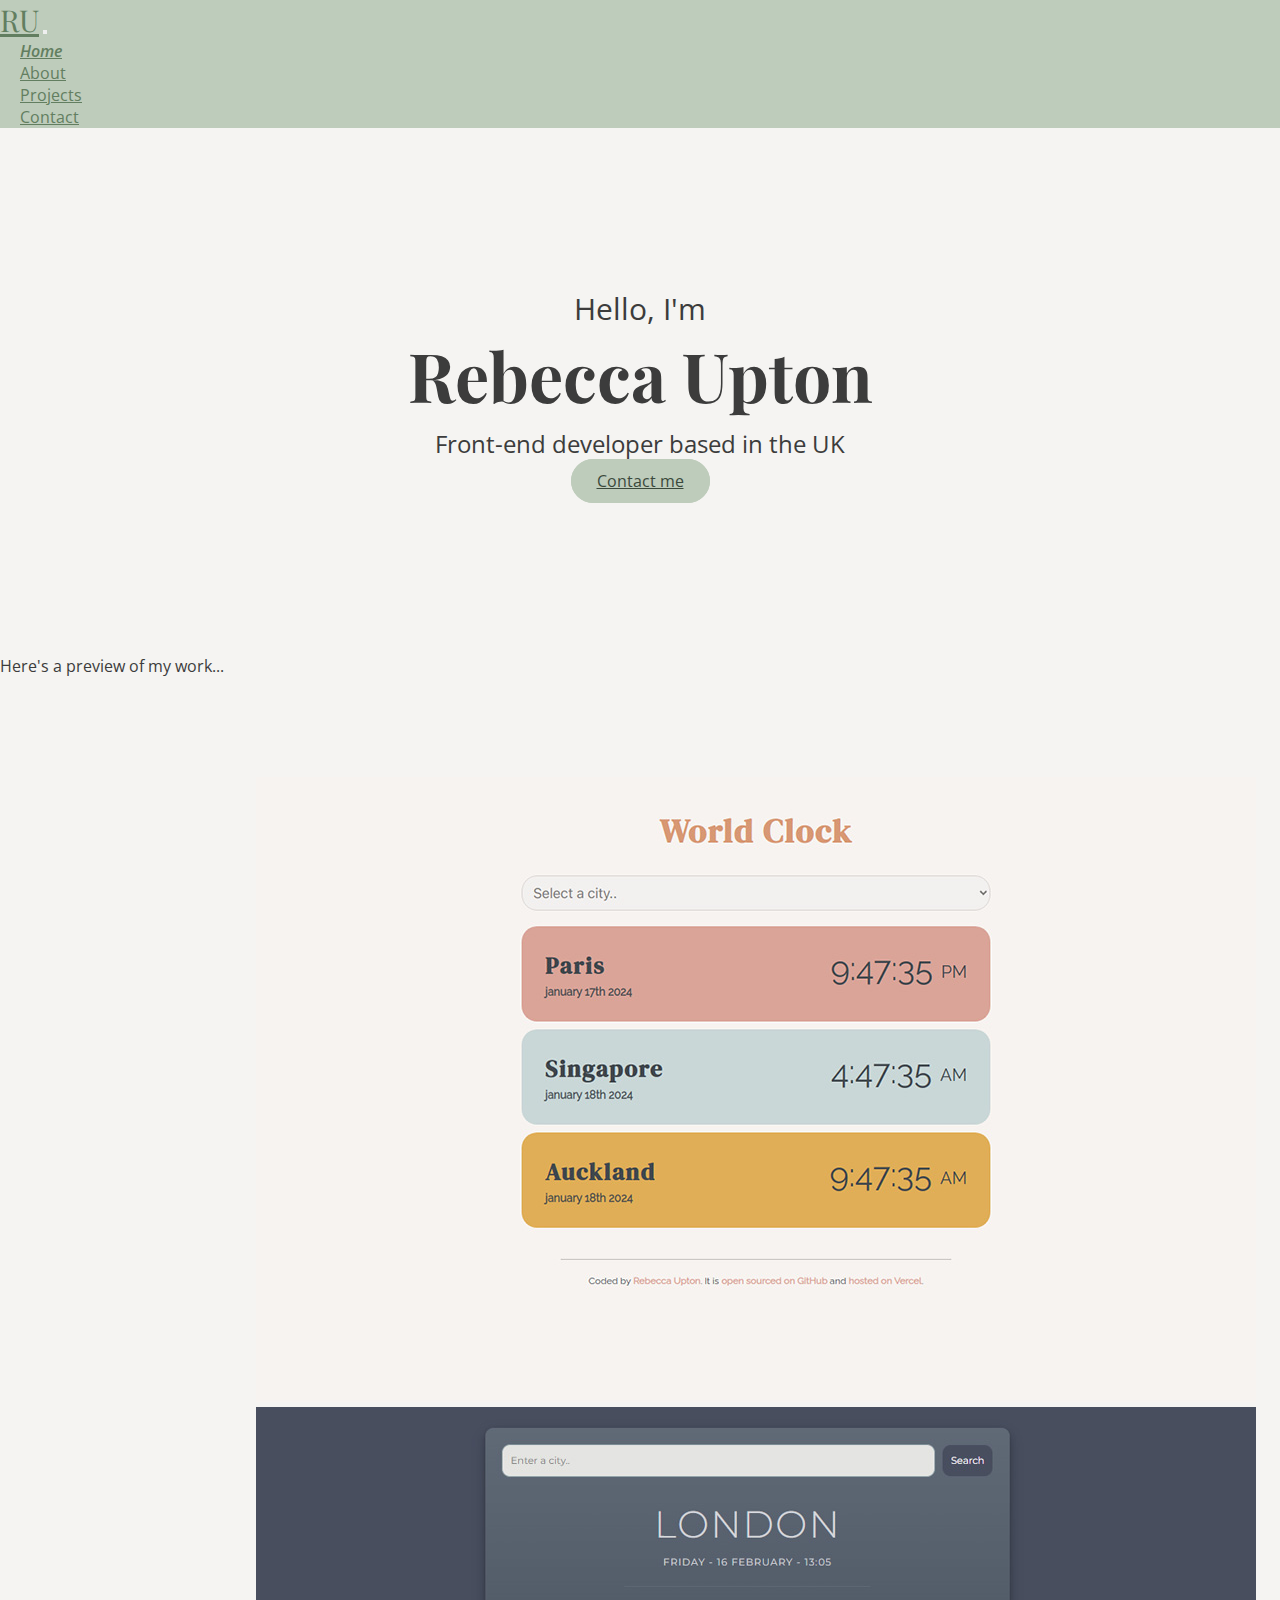
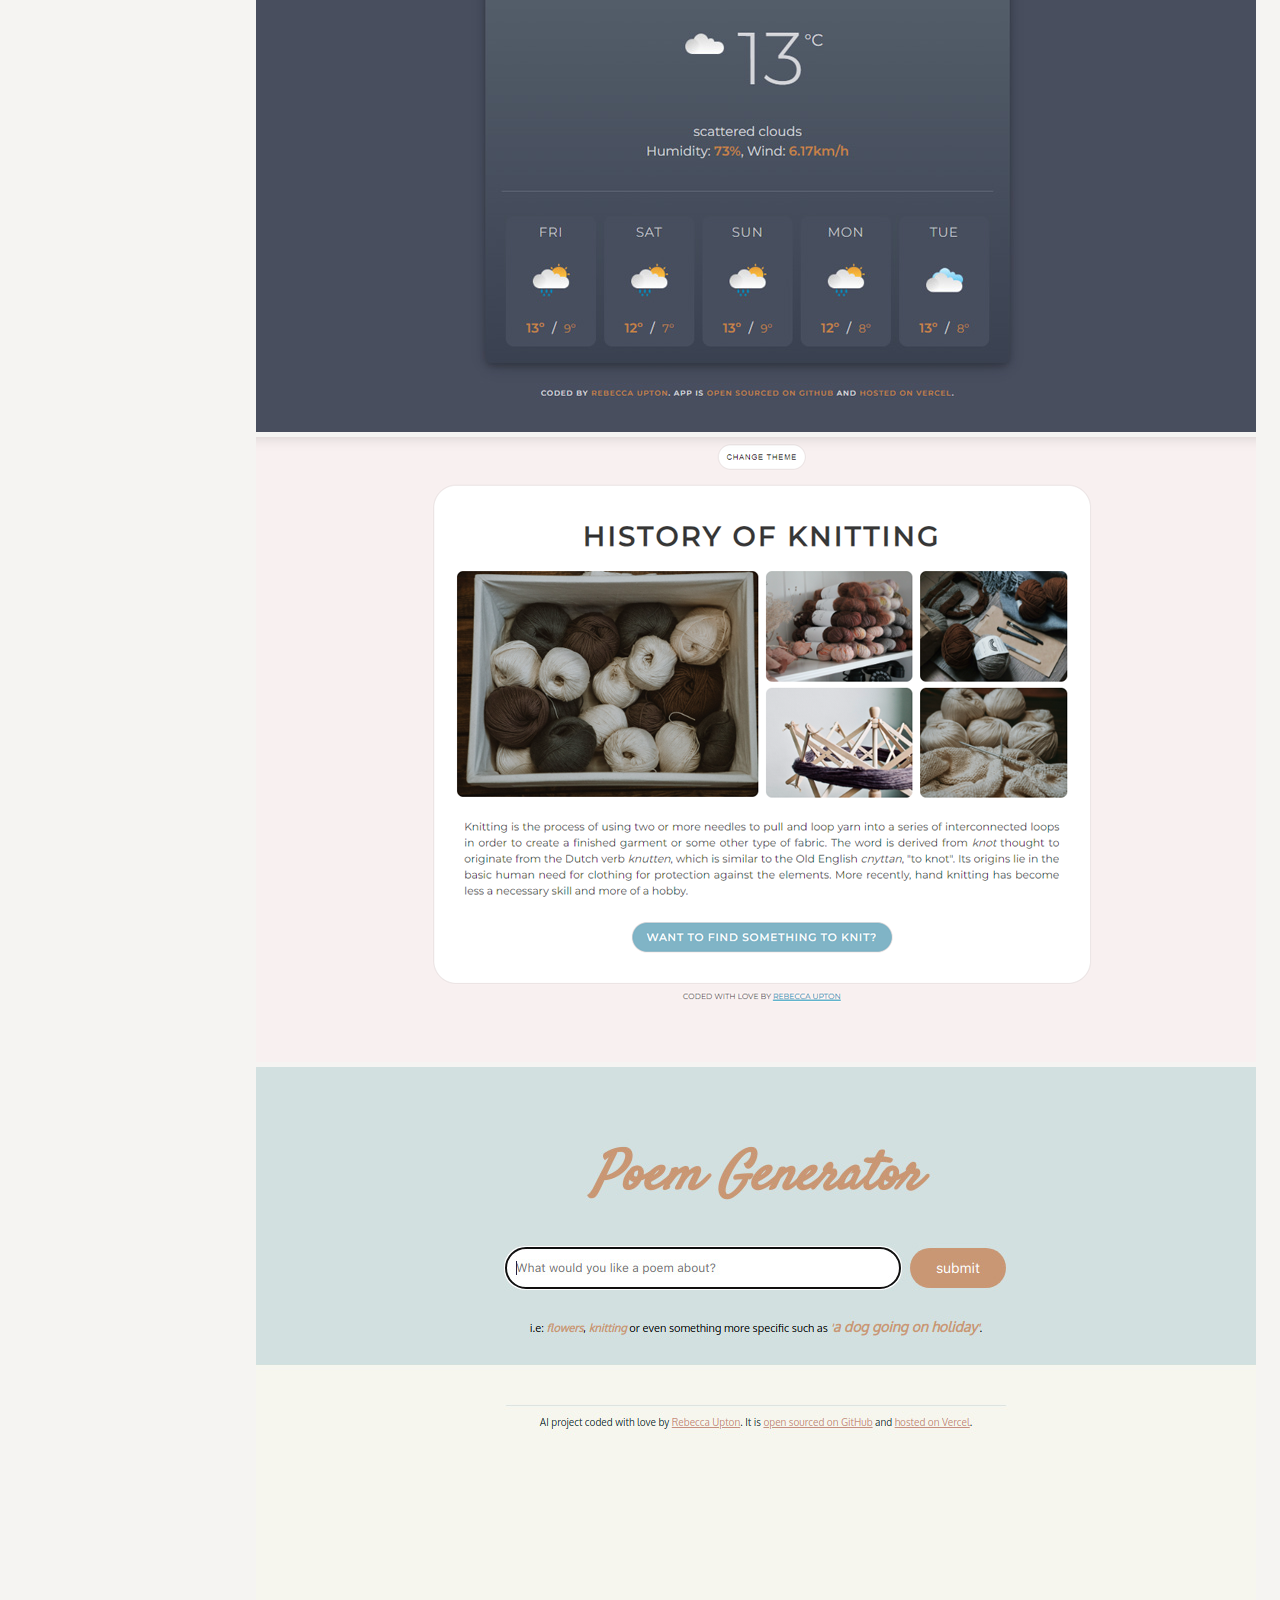
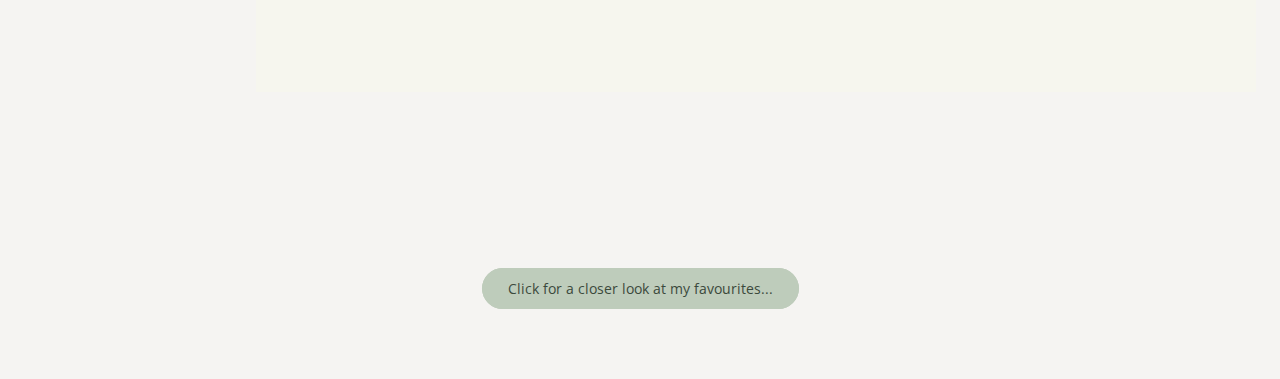
==== commit f1171a5b: "contact page" ====
--- a/index.html
+++ b/index.html
@@ -66,7 +66,7 @@
       <h1>Rebecca Upton</h1>
       <h2 class="mb-5">Front-end developer based in the UK</h2>
       <div>
-        <a href="contact.html#email" class="btn btn-branding">Contact me</a>
+        <a href="contact.html" class="btn btn-branding">Contact me</a>
       </div>
     </div>
     <p class="text-center m-2">Here's a preview of my work...</p>
--- a/src/style.css
+++ b/src/style.css
@@ -106,9 +106,10 @@
   border: 1px solid var(--branding-color);
 }
 
-.container {
-  margin: 50px auto;
-  width: 70%;
+.preview,
+.about {
+  margin: 100px auto;
+  width: 60%;
 }
 
 .preview img {
@@ -141,13 +142,18 @@
   font-weight: 600;
 }
 
-.about {
-  padding: 80px 0px;
-  max-width: 65%;
+.about-content {
+  margin-top: 10px;
 }
 
-.about-content {
-  margin-top: 10px;
+.contact-page {
+  text-align: center;
+  margin: 200px auto;
+  max-width: 550px;
+}
+
+.contact-page h2 {
+  font-size: 50px;
 }
 
 @media (max-width: 576px) {
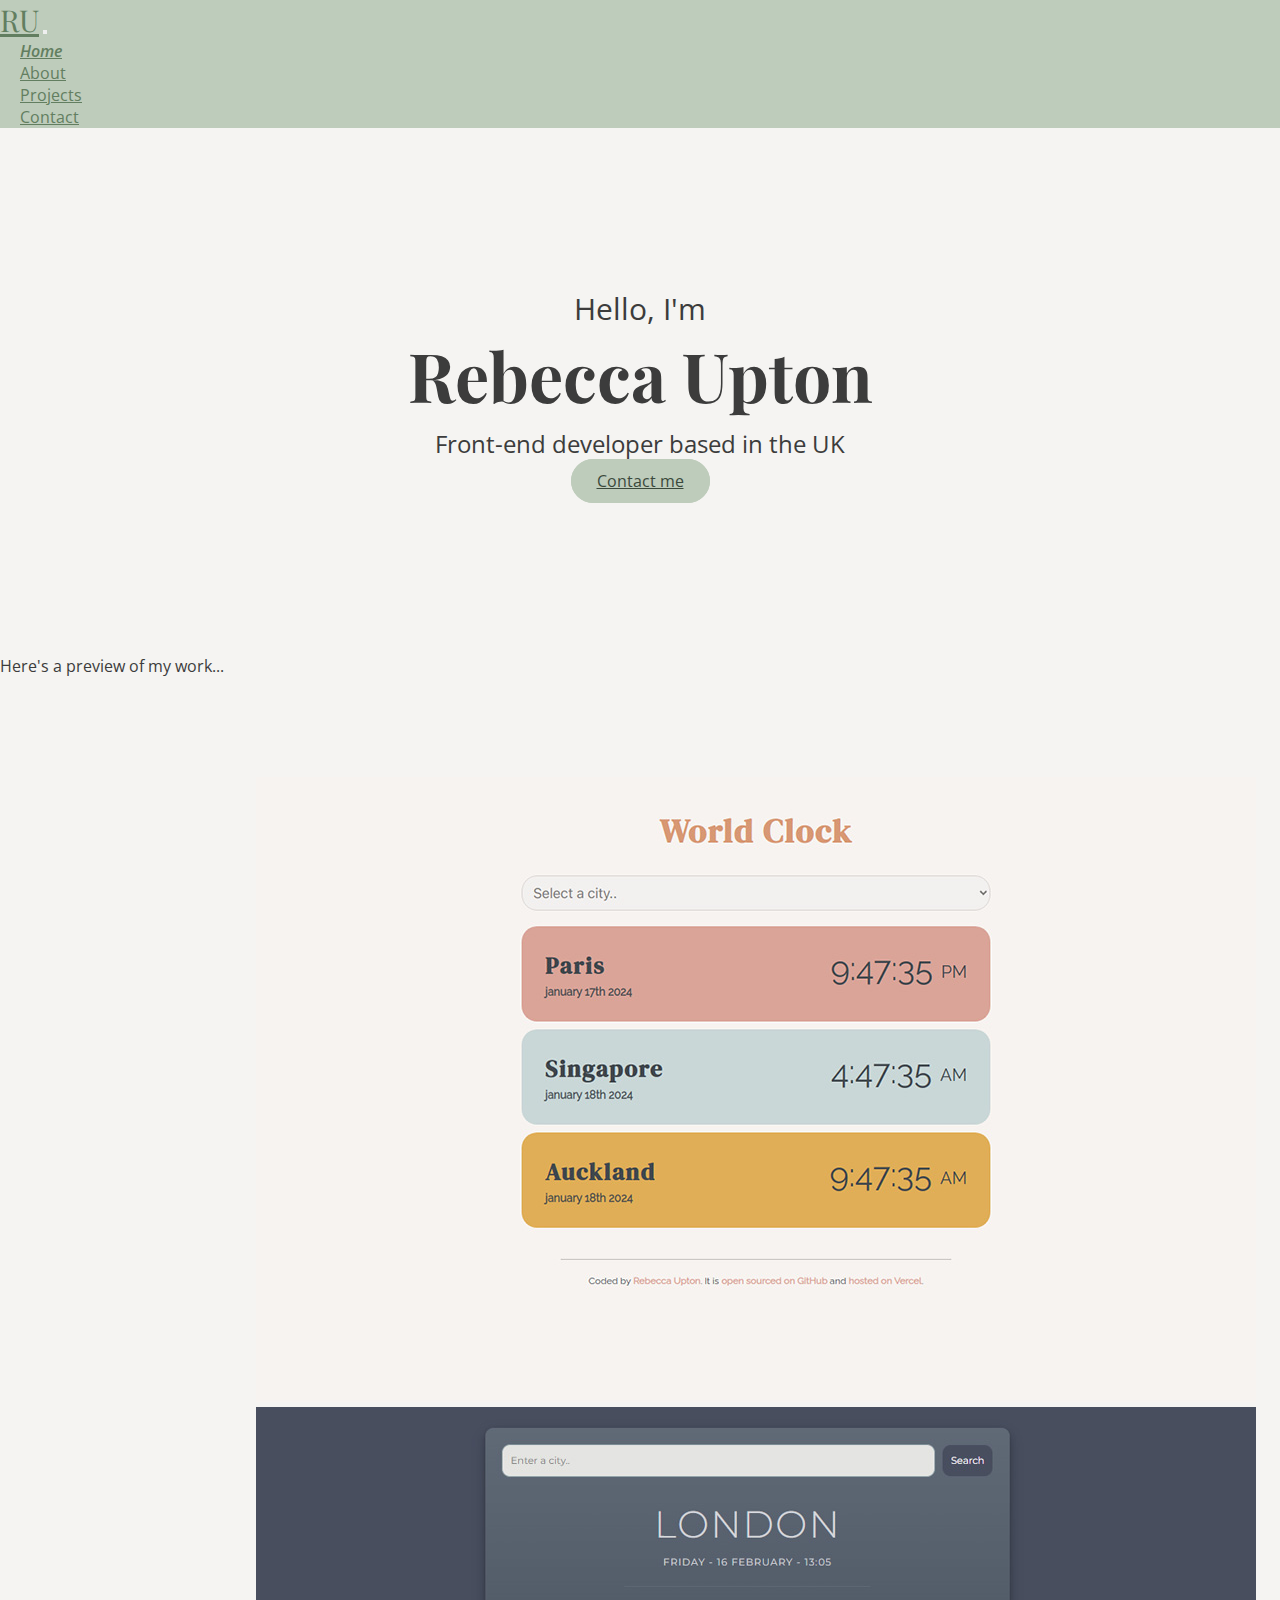
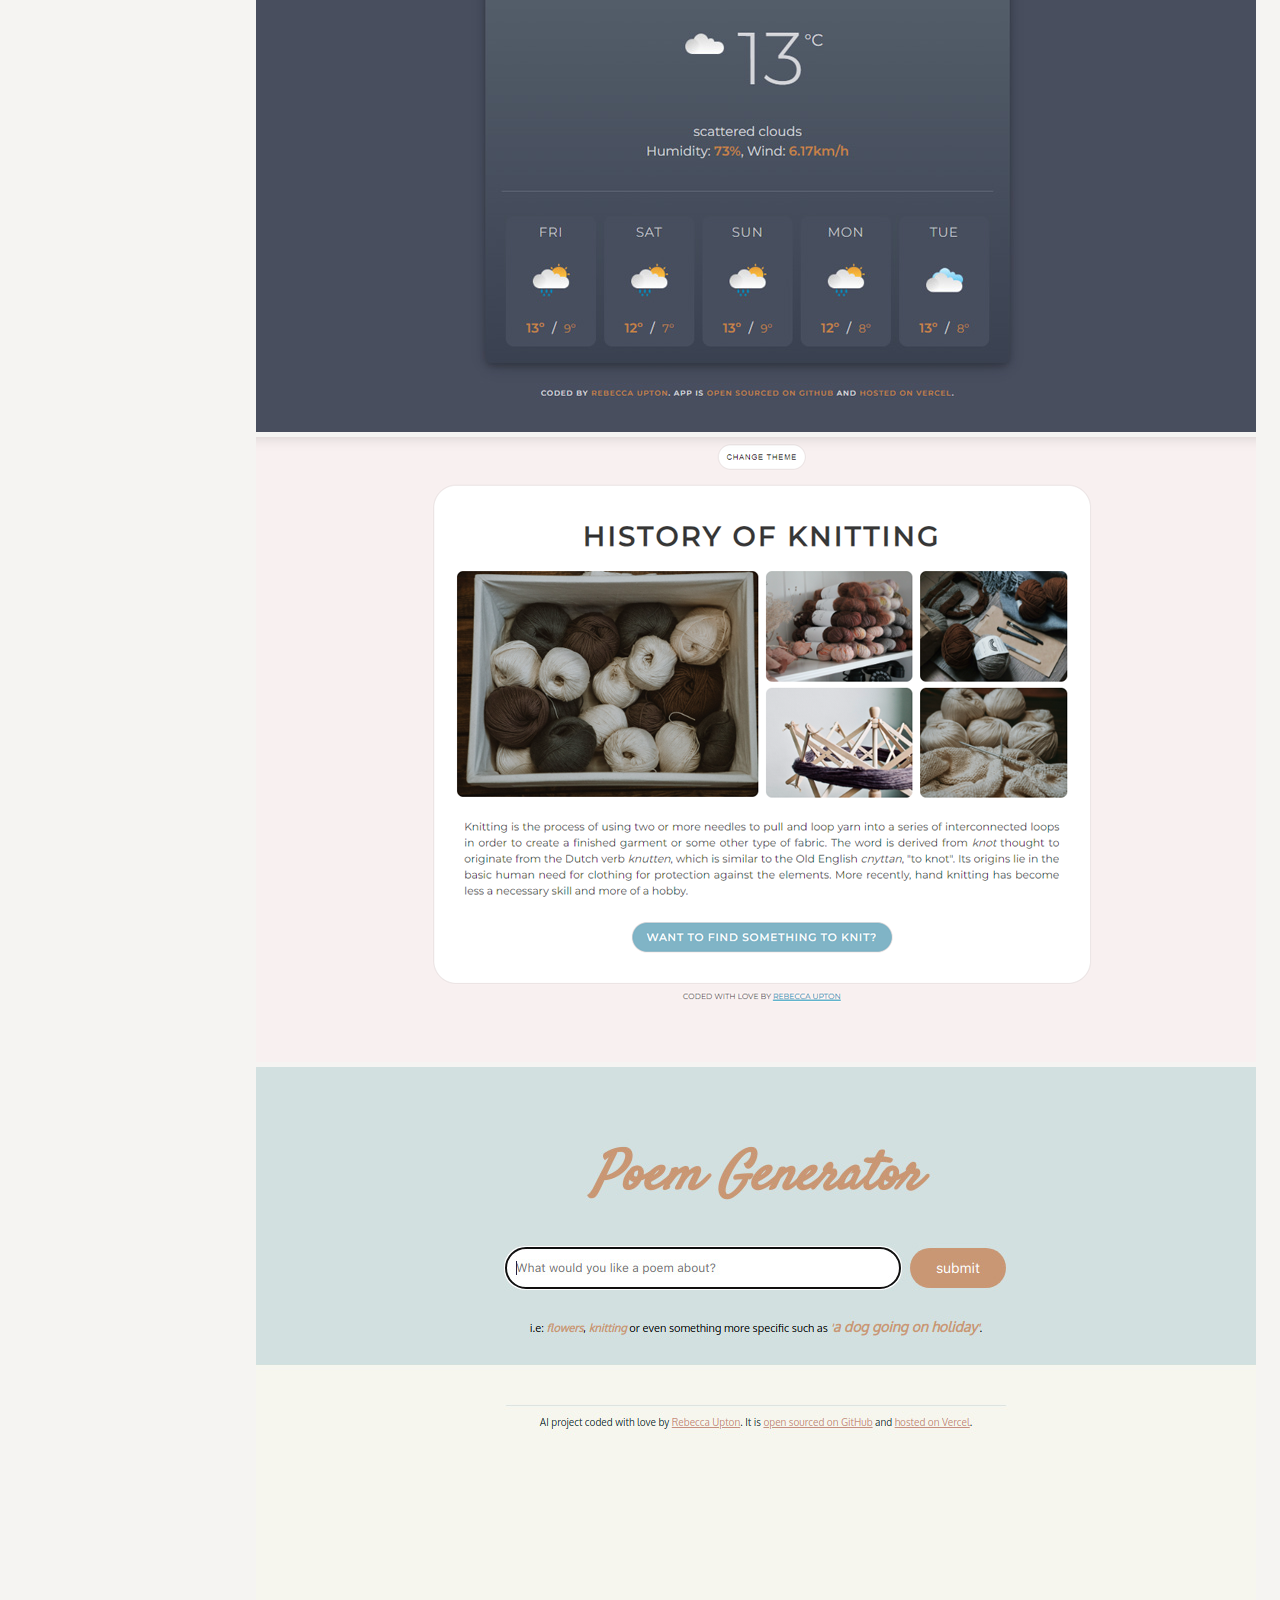
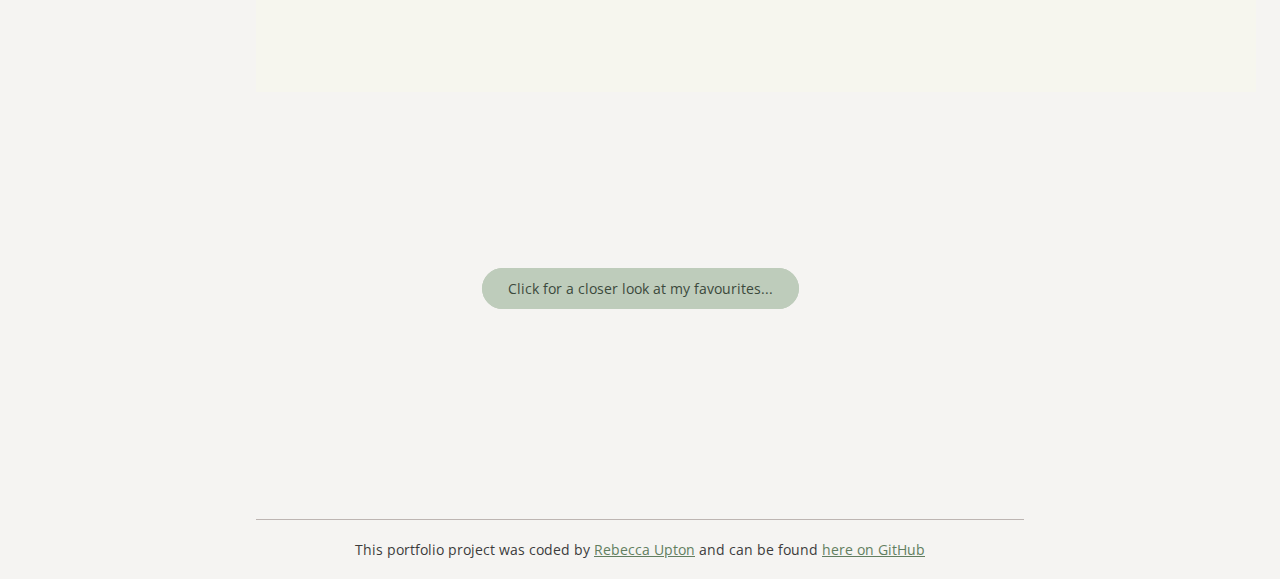
==== commit 2275f940: "added footer" ====
--- a/index.html
+++ b/index.html
@@ -31,7 +31,7 @@
   <body>
     <nav class="navbar navbar-expand-lg navbar-light">
       <div class="container-fluid">
-        <a class="navbar-brand" href="#">RU</a>
+        <a class="navbar-brand" href="/">RU</a>
         <button
           class="navbar-toggler"
           type="button"
@@ -93,5 +93,13 @@
         >Click for a closer look at my favourites...</a
       >
     </div>
+
+    <div class="footer">
+      <p>
+        This portfolio project was coded by
+        <a href="https://www.shecodes.io/graduates/97811-rebecca-upton">Rebecca Upton</a> and can be
+        found <a href="https://github.com/reb84/Portfolio-Project">here on GitHub</a>
+      </p>
+    </div>
   </body>
 </html>
--- a/src/style.css
+++ b/src/style.css
@@ -40,6 +40,14 @@
   font-weight: normal;
 }
 
+.footer {
+  font-size: 14px;
+  border-top: 1px solid var(--line-color);
+  padding: 20px 0px;
+  text-align: center;
+  width: 60%;
+  margin: 140px auto 0px auto;
+}
 .hero {
   background: var(--secondary-color);
   text-align: center;
@@ -127,6 +135,9 @@
   background: var(--branding-color);
   padding: 0px;
 }
+.navbar-toggler {
+  font-size: 15px;
+}
 
 .navbar-brand {
   font-family: var(--heading-font-family);
